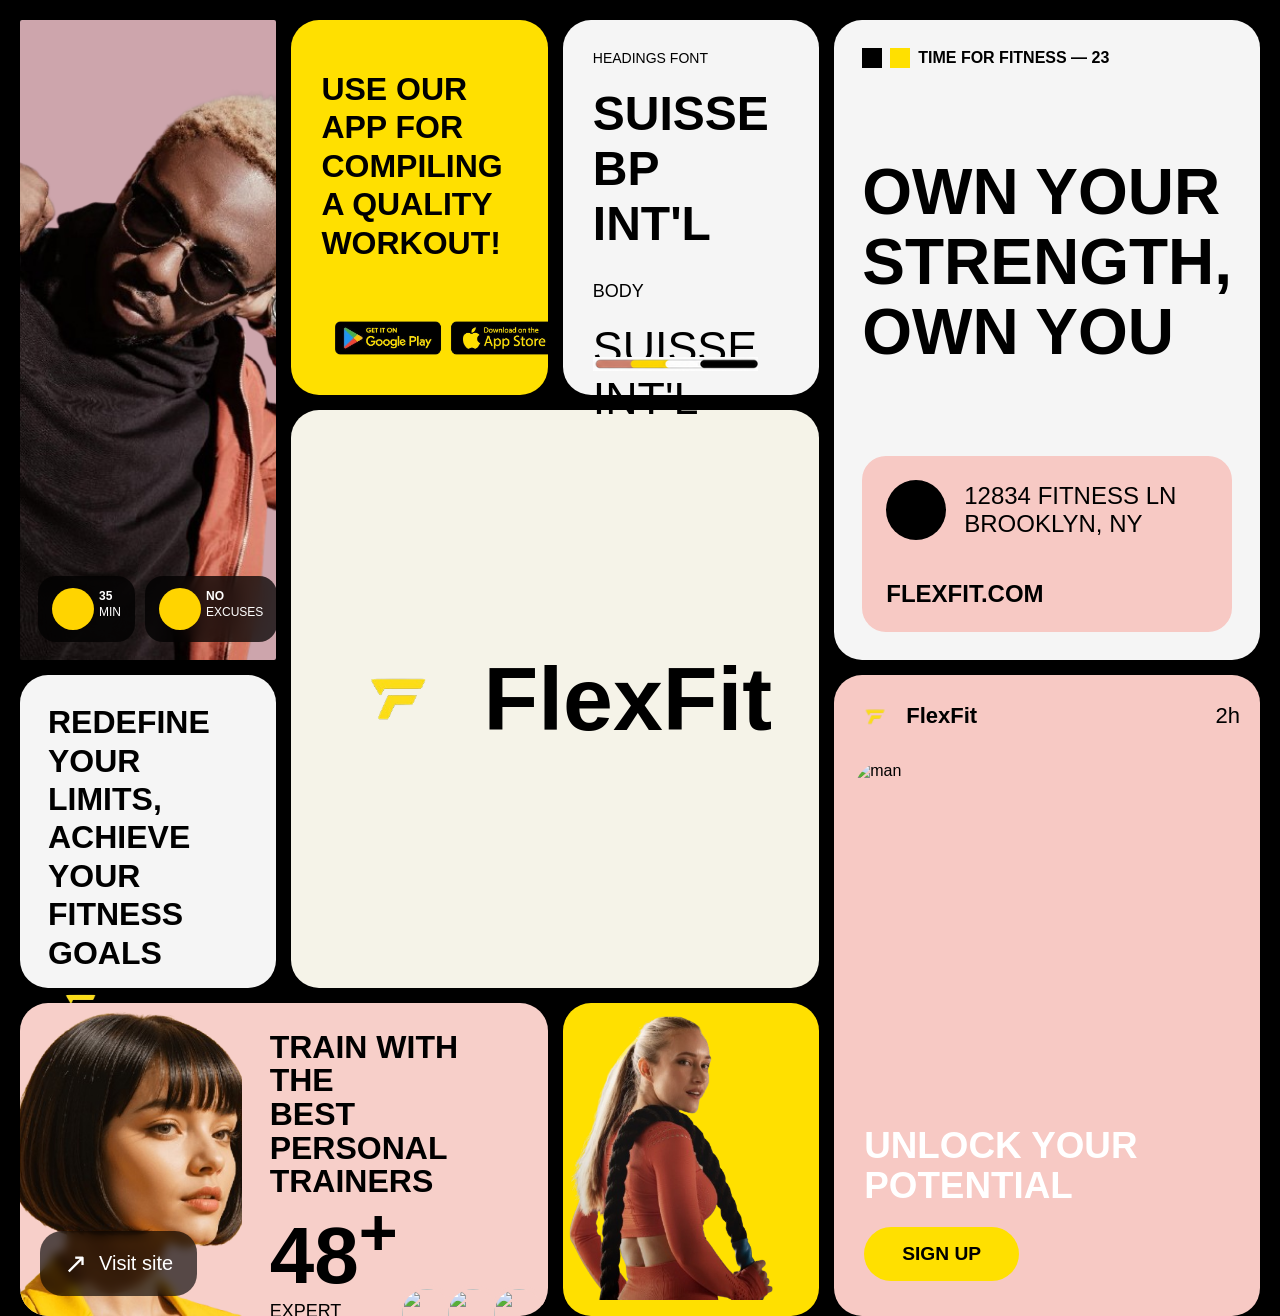
==== assignment4/index.html @ ff329898 "assignment4" ====
<!DOCTYPE html>
<html lang="en">

<head>
    <meta charset="UTF-8">
    <meta name="viewport" content="width=device-width, initial-scale=1.0">
    <title>FlexFit Layout</title>

    <link rel="stylesheet" href="style.css">

    <link href="https://cdn.jsdelivr.net/npm/remixicon@4.9.0/fonts/remixicon.css" rel="stylesheet"/>
</head>

<body>

<main>

    <div class="top-left">

        <div class="top-left1">
            <img src="./man.png" alt="man">
        </div>

        <div class="top-left2">

            <div class="tracker1">

                <div>
                    <i class="ri-contrast-drop-2-line"></i>
                </div>

                <p><strong>35</strong><br>MIN</p>

            </div>

            <div class="tracker2">

                <div>
                    <i class="ri-pulse-line"></i>
                </div>

                <p><strong>NO</strong><br>EXCUSES</p>

            </div>

            <div class="tracker3">

                <div>
                    <i class="ri-run-line"></i>
                </div>

                <p><strong>7</strong><br>DAYS</p>

            </div>

        </div>

    </div>

    <div class="top-center1">

        <div class="wifi">
            <i class="ri-bar-chart-grouped-fill ri-4x"></i>
        </div>

        <div class="text1">

            <h4>
                USE OUR APP FOR <br>
                COMPILING A QUALITY <br>
                WORKOUT!
            </h4>

        </div>

        <div class="icons">
            <img src="./get-it-on-google-play-download-on-the-app-store-logo-banner-illustration-free-vector-removebg-preview.png" alt="store">
        </div>

    </div>

    <div class="top-center2">

        <div class="text2">
            <p>HEADINGS FONT</p>
        </div>

        <div class="text3">

            <h4>SUISSE BP INT'L</h4>

            <p>BODY</p>

            <h5>SUISSE INT'L</h5>

        </div>

        <div class="bar">
            <img src="./clr-bar.png" alt="bar">
        </div>

    </div>

    <div class="top-right">

        <div class="logo3">

            <div class="black"></div>
            <div class="yellow"></div>

            <p>TIME FOR FITNESS — 23</p>

        </div>

        <div class="text4">

            <h1>
                OWN YOUR <br>
                STRENGTH, <br>
                OWN YOU
            </h1>

        </div>

        <div class="top-right-bottom">

            <div class="location">

                <div class="loction-icon">
                    <i class="ri-map-pin-fill"></i>
                </div>

                <div class="text5">

                    <p>12834 FITNESS LN</p>
                    <p>BROOKLYN, NY</p>

                </div>

            </div>

            <h3>FLEXFIT.COM</h3>

        </div>

    </div>

    <div class="left-center">

        <div class="text6">

            <h2>
                REDEFINE YOUR <br>
                LIMITS, ACHIEVE YOUR <br>
                FITNESS GOALS
            </h2>

        </div>

        <div class="logo4">

            <img src="./channels4_profile-removebg-preview.png" alt="logo">

            <div class="text7">

                <h1>
                    LUXURY FITNESS <br>
                    EXPERIENCE
                </h1>

            </div>

        </div>

    </div>

    <div class="center">

        <div class="center1">

            <div class="center2">
                <img src="./channels4_profile-removebg-preview.png" alt="logo">
            </div>

            <div class="center3">
                <h1>FlexFit</h1>
            </div>

        </div>

    </div>

    <div class="bottom-left">

        <div class="left-section">

            <img
                src="./The_Sleek_Bob_2048x2048-removebg-preview.png"
                alt="girl"
                class="girl-img"
            >

            <div class="visit-btn">

                <span class="arrow">↗</span>
                <span>Visit site</span>

            </div>

        </div>

        <div class="right-section">

            <h3>
                TRAIN WITH THE <br>
                BEST PERSONAL <br>
                TRAINERS
            </h3>

            <div class="bottom-content">

                <div>

                    <h1>48<sup>+</sup></h1>

                    <p>EXPERT TRAINERS</p>

                </div>

                <div class="trainers">

                    <img src="https://randomuser.me/api/portraits/men/32.jpg">

                    <img src="https://randomuser.me/api/portraits/men/45.jpg">

                    <img src="https://randomuser.me/api/portraits/women/65.jpg">

                </div>

            </div>

        </div>

    </div>

    <div class="bottom-center">

        <img src="./POWER-img-V2-removebg-preview.png" alt="girl">

    </div>

    <div class="bottom-right">

        <div class="mobile-top">

            <div class="mobile-logo">

                <img src="./channels4_profile-removebg-preview.png" alt="logo">

                <p>FlexFit</p>

            </div>

            <span>2h</span>

        </div>

        <div class="mobile-image">

            <img src="https://images.unsplash.com/photo-1506794778202-cad84cf45f1d?q=80&w=900" alt="man">

        </div>

        <div class="mobile-overlay">

            <h1>
                UNLOCK YOUR <br>
                POTENTIAL
            </h1>

            <button>SIGN UP</button>

        </div>

    </div>

</main>

</body>
</html>
---- assignment4/style.css ----
*{
    margin:0;
    padding:0;
    box-sizing:border-box;
    font-family:Arial, Helvetica, sans-serif;
}

body{
    background:black;
    display:flex;
    justify-content:center;
    align-items:center;
    padding:20px;
}

main{
    width:100%;
    min-height:100vh;

    display:grid;

    grid-template-columns:1fr 1fr 1fr 1fr;

    grid-template-rows:30% 20% 25% 25%;

    gap:15px;

    grid-template-areas:
    "top-left top-center1 top-center2 top-right"
    "top-left center center top-right"
    "left-center center center bottom-right"
    "bottom-left bottom-left bottom-center bottom-right";
}

.top-left{
    grid-area:top-left;
    position:relative;
    border-radius:2px;
    overflow:hidden;
    background:#111;
    height:100%;
}

.top-left1{
    width:100%;
    height:100%;
}

.top-left1 img{
    width:100%;
    height:100%;
    object-fit:cover;
}

.top-left2{
    position:absolute;
    bottom:18px;
    left:18px;
    right:18px;
    display:flex;
    gap:10px;
}

.tracker1,
.tracker2,
.tracker3{
    background:rgba(0,0,0,0.75);
    backdrop-filter:blur(10px);
    border-radius:18px;
    padding:12px 14px;
    display:flex;
    align-items:space-around;
    gap:5px;
    color:#fff;
    flex:2;
}

.tracker1 div,
.tracker2 div,
.tracker3 div{
    width:42px;
    height:42px;
    background:#ffd400;
    border-radius:50%;
    display:flex;
    align-items:center;
    justify-content:center;
    color:#000;
    font-size:20px;
}

.tracker1 p,
.tracker2 p,
.tracker3 p{
    font-size:12px;
    line-height:16px;
}

.top-center1{
    grid-area:top-center1;
    background:#ffe000;
    border-radius:28px;
    padding:30px;
    position:relative;
    overflow:hidden;
}

.text1{
    margin-top:20px;
}

.text1 h4{
    font-size:2rem;
    line-height:1.2;
    font-weight:900;
}

.icons{
    position:absolute;
    bottom:20px;
    left:30px;
}

.icons img{
    width:250px;
}

.top-center2{
    grid-area:top-center2;
    background:#f5f5f5;
    border-radius:28px;
    padding:30px;
    position:relative;
}

.text2 p{
    font-size:14px;
}

.text3{
    margin-top:20px;
}

.text3 h4{
    font-size:3rem;
    font-weight:900;
    margin-bottom:30px;
}

.text3 p{
    font-size:18px;
    margin-bottom:20px;
}

.text3 h5{
    font-size:2.8rem;
    font-weight:300;
}

.bar{
    position:absolute;
    bottom:20px;
    left:30px;
}

.bar img{
    width:85%;
}

.top-right{
    grid-area:top-right;
    background:#f5f5f5;
    border-radius:28px;
    padding:28px;
    display:flex;
    flex-direction:column;
    justify-content:space-between;
}

.logo3{
    display:flex;
    align-items:center;
    gap:8px;
}

.black,
.yellow{
    width:20px;
    height:20px;
}

.black{
    background:#000;
}

.yellow{
    background:#ffe000;
}

.logo3 p{
    font-size:16px;
    font-weight:600;
}

.text4 h1{
    font-size:4rem;
    line-height:1.1;
    font-weight:900;
}

.top-right-bottom{
    background:#f7c9c4;
    border-radius:24px;
    padding:24px;
}

.location{
    display:flex;
    align-items:center;
    gap:18px;
    margin-bottom:40px;
}

.loction-icon{
    width:60px;
    height:60px;
    background:#000;
    color:#ffe000;
    border-radius:50%;
    display:flex;
    align-items:center;
    justify-content:center;
    font-size:24px;
}

.text5 p{
    font-size:1.5rem;
}

.top-right-bottom h3{
    font-size:1.5rem;
    font-weight:700;
}

.left-center{
    grid-area:left-center;
    background:#f5f5f5;
    border-radius:28px;
    padding:28px;
    display:flex;
    flex-direction:column;
    justify-content:space-between;
}

.text6 h2{
    font-size:2rem;
    line-height:1.2;
    font-weight:900;
}

.logo4{
    display:flex;
    align-items:center;
    gap:12px;
}

.logo4 img{
    width:65px;
}

.text7 h1{
    font-size:14px;
    line-height:1.5;
}

.center{
    grid-area:center;
    background:#f5f3e8;
    border-radius:28px;
    display:flex;
    align-items:center;
    justify-content:center;
    overflow:hidden;
}

.center1{
    display:flex;
    align-items:center;
    gap:25px;
}

.center2 img{
    width:120px;
}

.center3 h1{
    font-size:7vw;
    font-weight:900;
}

.bottom-left{
    grid-area:bottom-left;
    background:#f7cfc9;
    border-radius:28px;
    overflow:hidden;
    display:flex;
    width:100%;
    height:100%;
}

.left-section{
    width:42%;
    position:relative;
    overflow:hidden;
}

.girl-img{
    width:100%;
    height:100%;
    object-fit:cover;
}

.visit-btn{
    position:absolute;
    left:20px;
    bottom:20px;
    background:rgba(0,0,0,0.65);
    backdrop-filter:blur(5px);
    color:white;
    padding:16px 24px;
    border-radius:22px;
    display:flex;
    align-items:center;
    gap:12px;
}

.arrow{
    font-size:28px;
}

.visit-btn span:last-child{
    font-size:20px;
    font-weight:500;
}

.right-section{
    width:58%;
    padding:28px;
    display:flex;
    flex-direction:column;
    justify-content:space-between;
}

.right-section h3{
    font-size:2rem;
    line-height:1.05;
    font-weight:900;
    color:black;
}

.bottom-content{
    display:flex;
    justify-content:space-between;
    align-items:end;
}

.bottom-content h1{
    font-size:5rem;
    font-weight:900;
    line-height:1;
}

.bottom-content p{
    font-size:18px;
    margin-top:5px;
}

.trainers{
    display:flex;
    align-items:center;
}

.trainers img{
    width:58px;
    height:58px;
    border-radius:50%;
    object-fit:cover;
    border:4px solid #f7cfc9;
    margin-left:-12px;
}

.trainers img:first-child{
    margin-left:0;
}

.bottom-center{
    grid-area:bottom-center;
    background:#ffe000;
    border-radius:28px;
    overflow:hidden;
    position:relative;
    display:flex;
    align-items:flex-end;
    justify-content:center;
}

.bottom-center img{
    width:120%;
    height:115%;
    object-fit:contain;
    position:absolute;
    bottom:-10px;
}

.bottom-right{
    grid-area:bottom-right;
    background:#f7c9c4;
    border-radius:28px;
    padding:20px;
    position:relative;
    overflow:hidden;
    display:flex;
    flex-direction:column;
}

.mobile-top{
    display:flex;
    justify-content:space-between;
    align-items:center;
    margin-bottom:15px;
}

.mobile-logo{
    display:flex;
    align-items:center;
    gap:10px;
}

.mobile-logo img{
    width:42px;
}

.mobile-logo p{
    font-size:22px;
    font-weight:600;
}

.mobile-top span{
    font-size:22px;
}

.mobile-image{
    flex:1;
    border-radius:30px;
    overflow:hidden;
    margin-top:10px;
}

.mobile-image img{
    width:100%;
    height:100%;
    object-fit:cover;
}

.mobile-overlay{
    position:absolute;
    left:30px;
    bottom:35px;
    color:#fff;
}

.mobile-overlay h1{
    font-size:2.3rem;
    line-height:1.1;
    font-weight:800;
    margin-bottom:20px;
}

.mobile-overlay button{
    padding:16px 38px;
    border:none;
    border-radius:40px;
    background:#ffe000;
    font-size:1.2rem;
    font-weight:800;
}
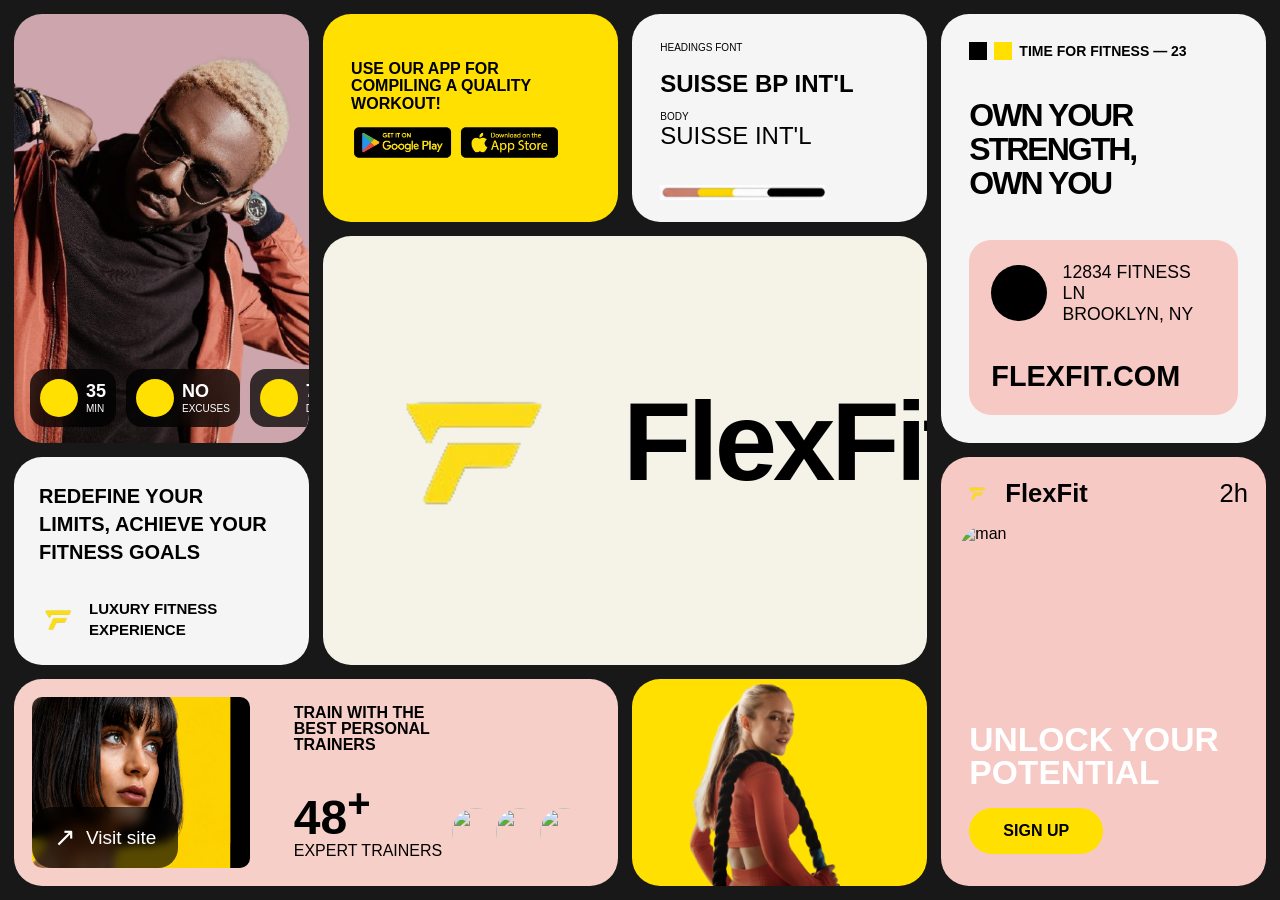
==== commit dc225b7a: "Remove unused image and update layout with new image; enhance CSS styles for better responsiveness a" ====
--- a/assignment4/index.html
+++ b/assignment4/index.html
@@ -10,14 +10,14 @@
 
     <link href="https://cdn.jsdelivr.net/npm/remixicon@4.9.0/fonts/remixicon.css" rel="stylesheet"/>
 </head>
-
+  
 <body>
 
 <main>
 
     <div class="top-left">
 
-        <div class="top-left1">
+        <div class="top-left1" >
             <img src="./man.png" alt="man">
         </div>
 
@@ -195,7 +195,7 @@
         <div class="left-section">
 
             <img
-                src="./The_Sleek_Bob_2048x2048-removebg-preview.png"
+                src="./visitgirl.png"
                 alt="girl"
                 class="girl-img"
             >
--- a/assignment4/style.css
+++ b/assignment4/style.css
@@ -5,25 +5,24 @@
     font-family:Arial, Helvetica, sans-serif;
 }
 
-body{
-    background:black;
-    display:flex;
-    justify-content:center;
-    align-items:center;
-    padding:20px;
+html,body{
+    width:100%;
+    height:100%;
+    background:#f2f2f2;
 }
 
 main{
     width:100%;
-    min-height:100vh;
+    height:100vh;
+    background-color: rgb(24, 24, 24);
 
     display:grid;
 
-    grid-template-columns:1fr 1fr 1fr 1fr;
-
-    grid-template-rows:30% 20% 25% 25%;
-
-    gap:15px;
+    grid-template-columns: 1fr 1fr 1fr 1.1fr;
+    grid-template-rows: 1fr 1fr 1fr 1fr;
+
+    gap:14px;
+    padding:14px;
 
     grid-template-areas:
     "top-left top-center1 top-center2 top-right"
@@ -32,13 +31,26 @@
     "bottom-left bottom-left bottom-center bottom-right";
 }
 
+/* ---------------- COMMON ---------------- */
+
+.top-left,
+.top-center1,
+.top-center2,
+.top-right,
+.left-center,
+.center,
+.bottom-left,
+.bottom-center,
+.bottom-right{
+    border-radius:28px;
+    overflow:hidden;
+}
+
+
 .top-left{
     grid-area:top-left;
     position:relative;
-    border-radius:2px;
-    overflow:hidden;
     background:#111;
-    height:100%;
 }
 
 .top-left1{
@@ -54,9 +66,10 @@
 
 .top-left2{
     position:absolute;
-    bottom:18px;
-    left:18px;
-    right:18px;
+    left:16px;
+    right:16px;
+    bottom:16px;
+
     display:flex;
     gap:10px;
 }
@@ -64,114 +77,153 @@
 .tracker1,
 .tracker2,
 .tracker3{
+    flex:1;
+
     background:rgba(0,0,0,0.75);
+
     backdrop-filter:blur(10px);
-    border-radius:18px;
-    padding:12px 14px;
-    display:flex;
-    align-items:space-around;
-    gap:5px;
+
+    border-radius:16px;
+
+    padding:10px;
+
+    display:flex;
+    align-items:center;
+    gap:8px;
+
     color:#fff;
-    flex:2;
 }
 
 .tracker1 div,
 .tracker2 div,
 .tracker3 div{
-    width:42px;
-    height:42px;
-    background:#ffd400;
+    width:38px;
+    height:38px;
+
     border-radius:50%;
+
+    background:#ffe000;
+
     display:flex;
     align-items:center;
     justify-content:center;
+
     color:#000;
-    font-size:20px;
+    font-size:17px;
+
+    flex-shrink:0;
 }
 
 .tracker1 p,
 .tracker2 p,
 .tracker3 p{
-    font-size:12px;
-    line-height:16px;
-}
+    font-size:10px;
+    line-height:1.2;
+}
+
+.tracker1 strong,
+.tracker2 strong,
+.tracker3 strong{
+    font-size:18px;
+}
+
 
 .top-center1{
     grid-area:top-center1;
     background:#ffe000;
-    border-radius:28px;
-    padding:30px;
+
+    padding:28px;
+
     position:relative;
-    overflow:hidden;
+}
+
+.wifi i{
+    font-size:1.5rem;
+    top: 2px;
 }
 
 .text1{
-    margin-top:20px;
+    margin-top:18px;
 }
 
 .text1 h4{
-    font-size:2rem;
-    line-height:1.2;
-    font-weight:900;
+    font-size:1rem;
+    line-height:1.08;
+    font-weight:700;
+    width:90%;
 }
 
 .icons{
-    position:absolute;
-    bottom:20px;
-    left:30px;
+    left:28px;
+    bottom: 10px;
+    display:flex;
+    gap:18px;
+    margin-bottom:20px;
+    margin-left: -10px;
 }
 
 .icons img{
-    width:250px;
-}
+    width:230px;
+
+}
+
+/* ================= TOP CENTER 2 ================= */
 
 .top-center2{
     grid-area:top-center2;
+
     background:#f5f5f5;
-    border-radius:28px;
-    padding:30px;
+
+    padding:28px;
+
     position:relative;
 }
 
 .text2 p{
-    font-size:14px;
+    font-size:10px;
 }
 
 .text3{
-    margin-top:20px;
+    margin-top:18px;
 }
 
 .text3 h4{
-    font-size:3rem;
+    font-size:1.5rem;
+    line-height:1.05;
     font-weight:900;
-    margin-bottom:30px;
+
+    margin-bottom:40px;
 }
 
 .text3 p{
-    font-size:18px;
-    margin-bottom:20px;
+    font-size:10px;
+    margin-top: -25px;
 }
 
 .text3 h5{
-    font-size:2.8rem;
+    font-size:1.5em;
     font-weight:300;
 }
 
 .bar{
     position:absolute;
-    bottom:20px;
-    left:30px;
+    left:28px;
+    bottom:18px;
 }
 
 .bar img{
     width:85%;
 }
 
+/* ================= TOP RIGHT ================= */
+
 .top-right{
     grid-area:top-right;
+
     background:#f5f5f5;
-    border-radius:28px;
+
     padding:28px;
+
     display:flex;
     flex-direction:column;
     justify-content:space-between;
@@ -180,13 +232,13 @@
 .logo3{
     display:flex;
     align-items:center;
-    gap:8px;
+    gap:7px;
 }
 
 .black,
 .yellow{
-    width:20px;
-    height:20px;
+    width:18px;
+    height:18px;
 }
 
 .black{
@@ -198,63 +250,76 @@
 }
 
 .logo3 p{
-    font-size:16px;
-    font-weight:600;
+    font-size:14px;
+    font-weight:700;
 }
 
 .text4 h1{
-    font-size:4rem;
-    line-height:1.1;
-    font-weight:900;
+    font-size:2rem;
+    line-height:1.05;
+    font-weight:700px;
+    letter-spacing:-2px;
 }
 
 .top-right-bottom{
     background:#f7c9c4;
-    border-radius:24px;
-    padding:24px;
+
+    border-radius:22px;
+
+    padding:22px;
 }
 
 .location{
     display:flex;
     align-items:center;
-    gap:18px;
-    margin-bottom:40px;
+    gap:16px;
+
+    margin-bottom:35px;
 }
 
 .loction-icon{
-    width:60px;
-    height:60px;
+    width:56px;
+    height:56px;
+
+    border-radius:50%;
+
     background:#000;
+
+    display:flex;
+    align-items:center;
+    justify-content:center;
+
     color:#ffe000;
-    border-radius:50%;
-    display:flex;
-    align-items:center;
-    justify-content:center;
-    font-size:24px;
+    font-size:22px;
 }
 
 .text5 p{
-    font-size:1.5rem;
+    font-size:1.1rem;
+    line-height:1.2;
 }
 
 .top-right-bottom h3{
-    font-size:1.5rem;
-    font-weight:700;
-}
+    font-size:1.8rem;
+    font-weight:800;
+}
+
+/* ================= LEFT CENTER ================= */
 
 .left-center{
     grid-area:left-center;
+
     background:#f5f5f5;
-    border-radius:28px;
-    padding:28px;
+
+    padding: 25px;  
+
     display:flex;
     flex-direction:column;
     justify-content:space-between;
 }
 
 .text6 h2{
-    font-size:2rem;
-    line-height:1.2;
+    font-size:20px;
+    line-height:1.4;
     font-weight:900;
 }
 
@@ -265,114 +330,125 @@
 }
 
 .logo4 img{
-    width:65px;
+    width:58px;
+    margin: -10px;
 }
 
 .text7 h1{
-    font-size:14px;
-    line-height:1.5;
-}
+    font-size:15px;
+    line-height:1.4;
+}
+
+/* ================= CENTER ================= */
 
 .center{
     grid-area:center;
+
     background:#f5f3e8;
-    border-radius:28px;
-    display:flex;
-    align-items:center;
-    justify-content:center;
-    overflow:hidden;
+
+    display:flex;
+    align-items:center;
+    justify-content:left;
 }
 
 .center1{
     display:flex;
     align-items:center;
-    gap:25px;
+    gap: -10px;
 }
 
 .center2 img{
-    width:120px;
+    width:300px;
 }
 
 .center3 h1{
-    font-size:7vw;
+    font-size:7rem;
     font-weight:900;
-}
+    margin-bottom:18px;
+    letter-spacing:-4px;
+}
+
+/* ================= BOTTOM LEFT ================= */
 
 .bottom-left{
     grid-area:bottom-left;
+
     background:#f7cfc9;
-    border-radius:28px;
-    overflow:hidden;
-    display:flex;
-    width:100%;
-    height:100%;
+
+    display:flex;
 }
 
 .left-section{
     width:42%;
     position:relative;
-    overflow:hidden;
 }
 
 .girl-img{
     width:100%;
     height:100%;
+    border-radius:28px;
+    padding:18px;
     object-fit:cover;
 }
 
 .visit-btn{
     position:absolute;
-    left:20px;
-    bottom:20px;
+
+    left:18px;
+    bottom:18px;
+
     background:rgba(0,0,0,0.65);
+
     backdrop-filter:blur(5px);
-    color:white;
-    padding:16px 24px;
-    border-radius:22px;
-    display:flex;
-    align-items:center;
-    gap:12px;
+
+    color:#fff;
+
+    padding:15px 22px;
+
+    border-radius:20px;
+
+    display:flex;
+    align-items:center;
+    gap:10px;
 }
 
 .arrow{
-    font-size:28px;
+    font-size:26px;
 }
 
 .visit-btn span:last-child{
-    font-size:20px;
-    font-weight:500;
+    font-size:19px;
 }
 
 .right-section{
     width:58%;
-    padding:28px;
+
+    padding:26px;
+
     display:flex;
     flex-direction:column;
     justify-content:space-between;
 }
 
 .right-section h3{
-    font-size:2rem;
-    line-height:1.05;
+    font-size:1rem;
+    line-height:1;
     font-weight:900;
-    color:black;
 }
 
 .bottom-content{
     display:flex;
     justify-content:space-between;
-    align-items:end;
+    align-items:flex-end;
 }
 
 .bottom-content h1{
-    font-size:5rem;
-    font-weight:900;
+    font-size:3rem;
     line-height:1;
 }
 
 .bottom-content p{
-    font-size:18px;
-    margin-top:5px;
+    font-size:16px;
 }
 
 .trainers{
@@ -381,11 +457,15 @@
 }
 
 .trainers img{
-    width:58px;
-    height:58px;
+    width:56px;
+    height:56px;
+
     border-radius:50%;
+
     object-fit:cover;
+
     border:4px solid #f7cfc9;
+
     margin-left:-12px;
 }
 
@@ -393,32 +473,39 @@
     margin-left:0;
 }
 
+/* ================= BOTTOM CENTER ================= */
+
 .bottom-center{
     grid-area:bottom-center;
+
     background:#ffe000;
-    border-radius:28px;
-    overflow:hidden;
+
     position:relative;
-    display:flex;
-    align-items:flex-end;
-    justify-content:center;
 }
 
 .bottom-center img{
-    width:120%;
-    height:115%;
+    position:absolute;
+    bottom:-8px;
+    left:50%;
+    transform:translateX(-50%);
+
+    width:110%;
+    height:110%;
+
     object-fit:contain;
-    position:absolute;
-    bottom:-10px;
-}
+}
+
+/* ================= BOTTOM RIGHT ================= */
 
 .bottom-right{
     grid-area:bottom-right;
+
     background:#f7c9c4;
-    border-radius:28px;
-    padding:20px;
+
+    padding:18px;
+
     position:relative;
-    overflow:hidden;
+
     display:flex;
     flex-direction:column;
 }
@@ -427,7 +514,8 @@
     display:flex;
     justify-content:space-between;
     align-items:center;
-    margin-bottom:15px;
+
+    margin-bottom:14px;
 }
 
 .mobile-logo{
@@ -437,23 +525,24 @@
 }
 
 .mobile-logo img{
-    width:42px;
+    width:36px;
 }
 
 .mobile-logo p{
-    font-size:22px;
+    font-size:1.6rem;
     font-weight:600;
 }
 
 .mobile-top span{
-    font-size:22px;
+    font-size:1.6rem;
 }
 
 .mobile-image{
     flex:1;
-    border-radius:30px;
+
+    border-radius:28px;
+
     overflow:hidden;
-    margin-top:10px;
 }
 
 .mobile-image img{
@@ -464,23 +553,30 @@
 
 .mobile-overlay{
     position:absolute;
-    left:30px;
-    bottom:35px;
+
+    left:28px;
+    bottom:32px;
+
     color:#fff;
 }
 
 .mobile-overlay h1{
-    font-size:2.3rem;
-    line-height:1.1;
-    font-weight:800;
-    margin-bottom:20px;
+    font-size:2.1rem;
+    line-height:1;
+    font-weight:900;
+
+    margin-bottom:18px;
 }
 
 .mobile-overlay button{
-    padding:16px 38px;
     border:none;
+
+    background:#ffe000;
+
+    padding:14px 34px;
+
     border-radius:40px;
-    background:#ffe000;
-    font-size:1.2rem;
+
+    font-size:1rem;
     font-weight:800;
 }
